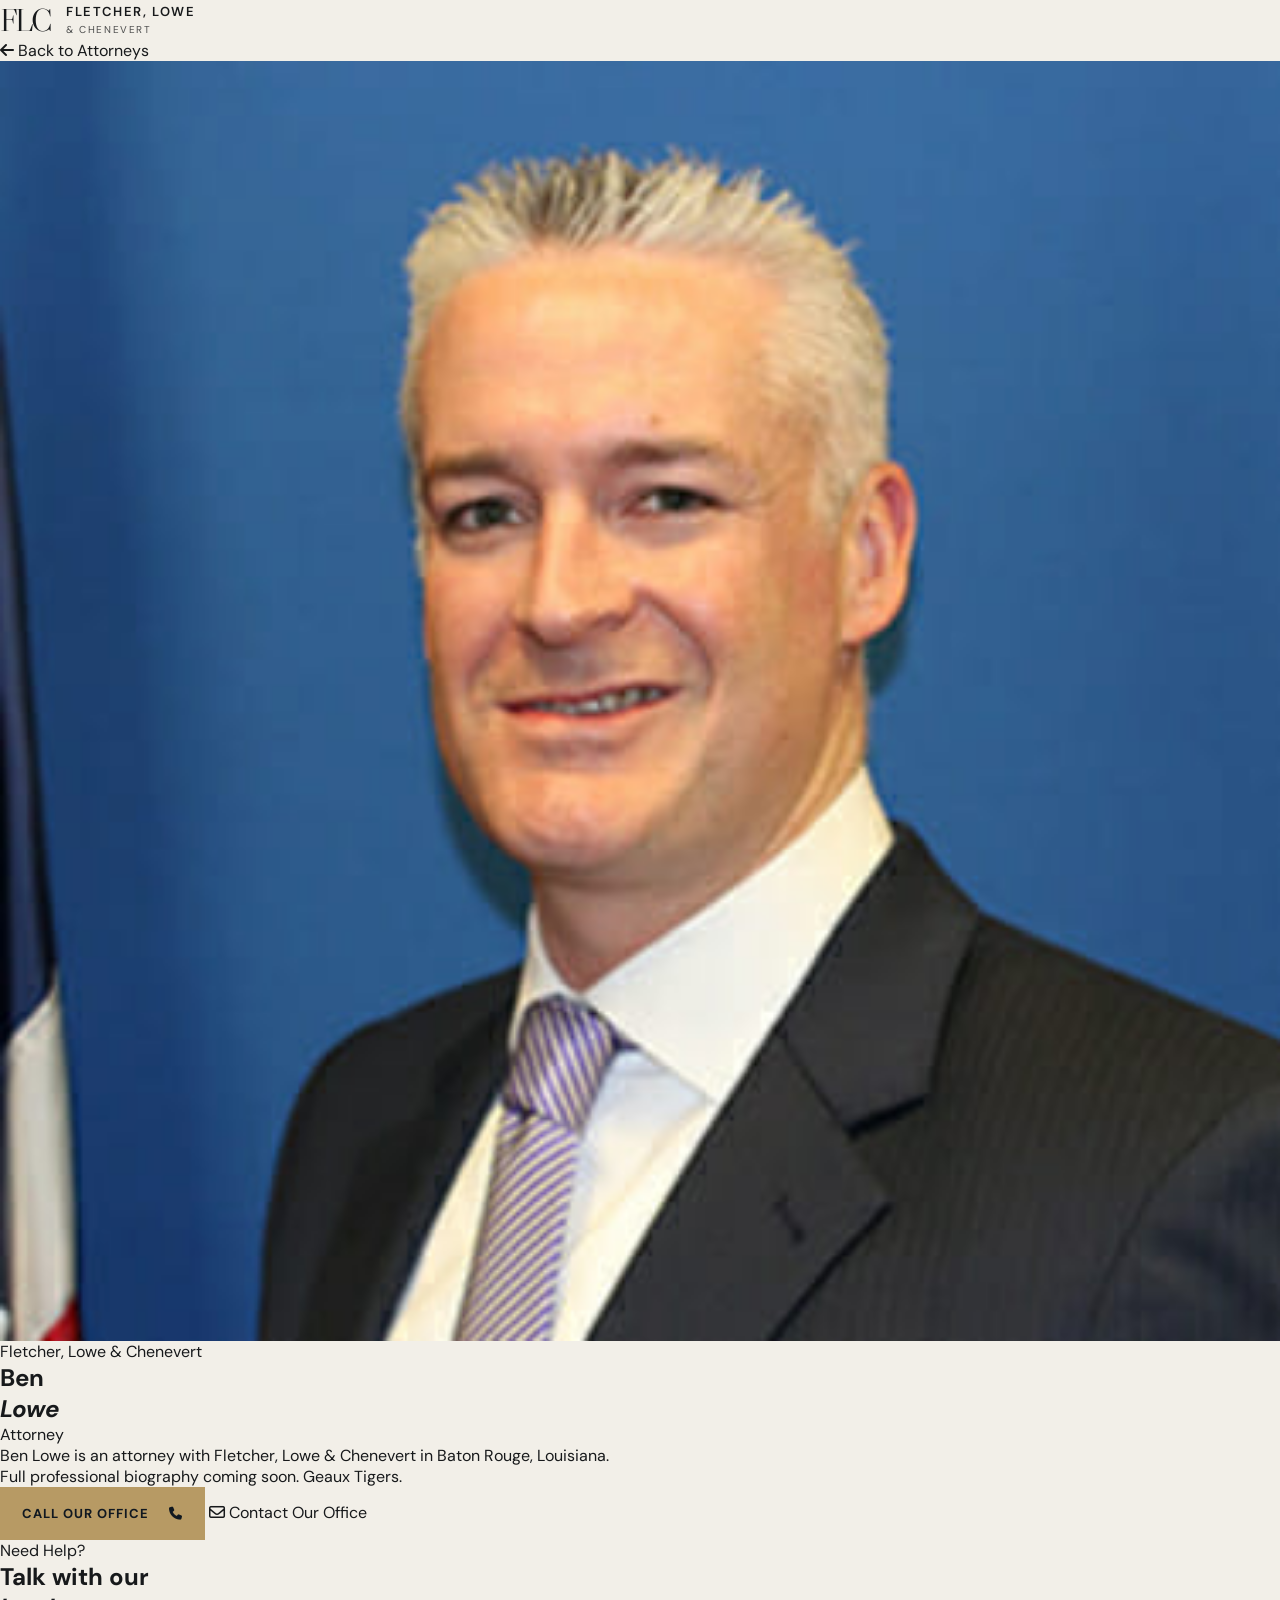
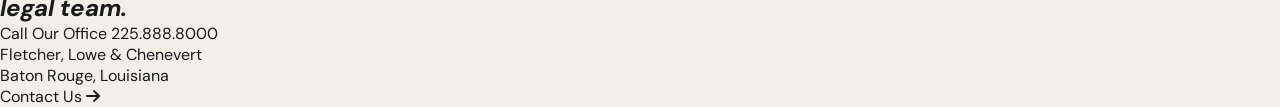
==== ben-lowe.html @ 900de501 "Create Ben Lowe attorney profile page This HTML file contains the profile page for Ben Lowe, an atto" ====
<!DOCTYPE html>
<html lang="en">
<head>
    <meta charset="UTF-8">
    <meta name="viewport" content="width=device-width, initial-scale=1.0">

    <meta name="theme-color" content="#101820">

    <title>Ben Lowe | Fletcher, Lowe & Chenevert</title>

    <link rel="preconnect" href="https://fonts.googleapis.com">
    <link rel="preconnect" href="https://fonts.gstatic.com" crossorigin>

    <link href="https://fonts.googleapis.com/css2?family=DM+Sans:wght@400;500;600;700&family=Libre+Caslon+Display&display=swap" rel="stylesheet">

    <link rel="stylesheet"
    href="https://cdnjs.cloudflare.com/ajax/libs/font-awesome/6.5.2/css/all.min.css">

    <link rel="stylesheet" href="style.css">
</head>

<body>

<header class="profile-header">

    <a href="index.html" class="logo">
        <span class="logo-mark">FLC</span>

        <span class="logo-text">
            Fletcher, Lowe
            <small>& Chenevert</small>
        </span>
    </a>

    <a href="index.html#attorneys" class="back-link">
        <i class="fa-solid fa-arrow-left"></i>
        Back to Attorneys
    </a>

</header>

<main class="attorney-profile">

    <section class="profile-hero">

        <div class="profile-photo reveal">
            <img src="ben-lowe.jpg" alt="Ben Lowe">
        </div>

        <div class="profile-content">

            <div class="profile-eyebrow reveal">
                Fletcher, Lowe & Chenevert
            </div>

            <h1 class="reveal delay-1">
                Ben<br>
                <em>Lowe</em>
            </h1>

            <span class="profile-title reveal delay-2">
                Attorney
            </span>

            <div class="profile-divider reveal"></div>

            <p class="profile-bio reveal delay-2">
                Ben Lowe is an attorney with Fletcher, Lowe &
                Chenevert in Baton Rouge, Louisiana.
            </p>

            <p class="profile-bio reveal delay-2">
                Full professional biography coming soon.
                Geaux Tigers.
            </p>

            <div class="profile-actions reveal delay-3">

                <a href="tel:+12258888000" class="primary-button">
                    Call Our Office
                    <i class="fa-solid fa-phone"></i>
                </a>

                <a href="index.html#contact" class="profile-email">
                    <i class="fa-regular fa-envelope"></i>
                    Contact Our Office
                </a>

            </div>

        </div>

    </section>

    <section class="profile-contact-section">

        <div class="profile-contact-inner">

            <div>

                <span>Need Help?</span>

                <h2>
                    Talk with our<br>
                    <em>legal team.</em>
                </h2>

            </div>

            <div class="profile-contact-card">

                <span>Call Our Office</span>

                <a href="tel:+12258888000">
                    225.888.8000
                </a>

                <p>
                    Fletcher, Lowe & Chenevert<br>
                    Baton Rouge, Louisiana
                </p>

                <a href="index.html#contact" class="contact-profile-button">
                    Contact Us
                    <i class="fa-solid fa-arrow-right"></i>
                </a>

            </div>

        </div>

    </section>

</main>

<script src="script.js"></script>

</body>
</html>
---- style.css ----
:root {
    --navy: #101820;
    --navy-light: #17242f;
    --blue: #233f5c;
    --gold: #b79a64;
    --gold-light: #d2bd92;
    --cream: #f2efe8;
    --white: #ffffff;
    --text: #17191b;
    --gray: #73777c;
    --border: rgba(20, 30, 38, 0.15);
}

* {
    margin: 0;
    padding: 0;
    box-sizing: border-box;
}

html {
    scroll-behavior: smooth;
}

body {
    font-family: 'DM Sans', sans-serif;
    background: var(--cream);
    color: var(--text);
    overflow-x: hidden;
}

a {
    color: inherit;
    text-decoration: none;
}

img {
    display: block;
    width: 100%;
}

button {
    font: inherit;
}


/* HEADER */

.site-header {
    position: fixed;
    top: 0;
    left: 0;

    width: 100%;
    height: 90px;

    display: flex;
    align-items: center;
    justify-content: space-between;

    padding: 0 4.5vw;

    z-index: 1000;

    transition:
        background 0.4s ease,
        height 0.4s ease,
        box-shadow 0.4s ease;

    color: white;
}

.site-header.scrolled {
    height: 76px;

    background: rgba(16, 24, 32, 0.96);

    backdrop-filter: blur(16px);

    box-shadow: 0 10px 40px rgba(0,0,0,0.15);
}

.logo {
    display: flex;
    align-items: center;
    gap: 16px;
}

.logo-mark {
    font-family: 'Libre Caslon Display', serif;
    font-size: 32px;
    letter-spacing: -3px;
}

.logo-text {
    font-size: 13px;
    font-weight: 600;
    line-height: 1.1;
    text-transform: uppercase;
    letter-spacing: 1.6px;
}

.logo-text small {
    display: block;

    margin-top: 4px;

    font-size: 10px;
    font-weight: 400;

    opacity: 0.75;
}

.desktop-nav {
    display: flex;
    align-items: center;
    gap: 36px;
}

.desktop-nav a {
    position: relative;

    font-size: 13px;
    font-weight: 500;

    letter-spacing: 0.5px;
}

.desktop-nav a::after {
    content: "";

    position: absolute;

    left: 0;
    bottom: -8px;

    width: 0;
    height: 1px;

    background: var(--gold-light);

    transition: width 0.3s ease;
}

.desktop-nav a:hover::after {
    width: 100%;
}

.header-phone {
    display: flex;
    align-items: center;
    gap: 10px;

    font-size: 14px;
    font-weight: 600;
}

.header-phone i {
    color: var(--gold-light);
}

.menu-button {
    display: none;

    background: none;
    border: 0;

    width: 38px;
    height: 38px;

    cursor: pointer;
}

.menu-button span {
    display: block;

    width: 26px;
    height: 2px;

    margin: 6px auto;

    background: white;

    transition: 0.3s ease;
}


/* MOBILE MENU */

.mobile-menu {
    position: fixed;

    inset: 0;

    background: var(--navy);

    z-index: 900;

    opacity: 0;
    visibility: hidden;

    transition:
        opacity 0.4s ease,
        visibility 0.4s ease;
}

.mobile-menu.open {
    opacity: 1;
    visibility: visible;
}

.mobile-menu-inner {
    height: 100%;

    display: flex;
    flex-direction: column;
    justify-content: center;

    padding: 100px 8vw;
}

.mobile-menu a {
    font-family: 'Libre Caslon Display', serif;

    font-size: clamp(36px, 8vw, 64px);

    color: white;

    margin: 6px 0;
}

.mobile-phone {
    margin-top: 40px !important;

    color: var(--gold-light) !important;

    font-family: 'DM Sans', sans-serif !important;

    font-size: 22px !important;
}


/* HERO */

.hero {
    position: relative;

    min-height: 100vh;

    display: flex;
    align-items: center;

    overflow: hidden;

    background: var(--navy);
}

.hero-image {
    position: absolute;
    inset: 0;

    background:
        url("hero-attorneys.jpg")
        center 25% / cover
        no-repeat;

    transform: scale(1.06);

    animation: heroZoom 12s ease forwards;
}

@keyframes heroZoom {
    to {
        transform: scale(1);
    }
}

.hero-overlay {
    position: absolute;
    inset: 0;

    background:
        linear-gradient(
            90deg,
            rgba(9,16,22,0.92) 0%,
            rgba(9,16,22,0.72) 38%,
            rgba(9,16,22,0.28) 72%,
            rgba(9,16,22,0.12) 100%
        );
}

.hero-accent {
    position: absolute;

    top: 0;
    left: 0;

    width: 7px;
    height: 100%;

    background: var(--gold);
}

.hero-content {
    position: relative;

    width: 100%;
    max-width: 1500px;

    margin: auto;

    padding: 150px 7vw 100px;

    color: white;

    z-index: 3;
}

.hero-eyebrow {
    display: flex;
    align-items: center;
    gap: 15px;

    font-size: 12px;
    font-weight: 600;

    letter-spacing: 2.4px;

    text-transform: uppercase;

    color: var(--gold-light);

    margin-bottom: 30px;
}

.hero-eyebrow span {
    width: 45px;
    height: 1px;

    background: var(--gold);
}

.hero h1 {
    max-width: 880px;

    font-family: 'Libre Caslon Display', serif;

    font-size: clamp(56px, 6.8vw, 110px);

    line-height: 0.94;

    letter-spacing: -3px;

    font-weight: 400;
}

.hero h1 em {
    color: var(--gold-light);

    font-style: italic;
}

.hero-description {
    max-width: 600px;

    margin-top: 35px;

    color: rgba(255,255,255,0.75);

    font-size: 17px;
    line-height: 1.75;
}

.hero-actions {
    display: flex;
    align-items: center;
    gap: 28px;

    margin-top: 42px;
}

.primary-button {
    min-width: 190px;

    display: inline-flex;
    align-items: center;
    justify-content: space-between;

    gap: 20px;

    padding: 18px 22px;

    background: var(--gold);

    color: var(--navy);

    font-size: 13px;
    font-weight: 700;

    text-transform: uppercase;
    letter-spacing: 1px;

    transition:
        background 0.3s ease,
        transform 0.3s ease;
}

.primary-button:hover {
    background: var(--gold-light);
    transform: translateY(-3px);
}

.secondary-button {
    font-size: 13px;

    border-bottom: 1px solid rgba(255,255,255,0.5);

    padding-bottom: 6px;
}

.hero-contact-panel {
    position: absolute;

    right: 0;
    bottom: 0;

    z-index: 5;

    width: min(420px, 34vw);

    padding: 30px 38px;

    background: rgba(255,255,255,0.95);

    backdrop-filter: blur(10px);

    color: var(--navy);
}

.hero-contact-panel span {
    display: block;

    margin-bottom: 5px;

    color: var(--gray);

    font-size: 11px;

    letter-spacing: 1.8px;

    text-transform: uppercase;
}

.hero-contact-panel a {
    display: block;

    font-family: 'Libre Caslon Display', serif;

    font-size: clamp(28px, 3vw, 42px);
}

.hero-contact-panel small {
    display: block;

    margin-top: 7px;

    color: var(--gray);
}

.scroll-indicator {
    position: absolute;

    left: 4vw;
    bottom: 45px;

    color: rgba(255,255,255,0.6);

    z-index: 4;

    display: flex;
    align-items: center;
    gap: 12px;

    font-size: 10px;

    text-transform: uppercase;

    letter-spacing: 2px;
}

.scroll-line {
    position: relative;

    width: 70px;
    height: 1px;

    overflow: hidden;

    background: rgba(255,255,255,0.25);
}

.scroll-line div {
    position: absolute;

    width: 40%;
    height: 100%;

    background: white;

    animation: scrollLine 2s infinite ease-in-out;
}

@keyframes scrollLine {
    0% {
        left: -40%;
    }

    100% {
        left: 110%;
    }
}


/* GLOBAL SECTIONS */

.section-container {
    width: min(1400px, 88vw);

    margin: auto;
}

.section-label {
    display: flex;
    align-items: center;
    gap: 12px;

    font-size: 11px;
    font-weight: 700;

    letter-spacing: 2px;

    text-transform: uppercase;

    color: var(--blue);
}

.section-label span {
    color: var(--gold);
}

.section-label.light {
    color: rgba(255,255,255,0.65);
}


/* INTRO */

.intro-section {
    padding: 140px 0;

    background: var(--cream);
}

.intro-grid {
    display: grid;

    grid-template-columns: 0.65fr 2fr;

    gap: 80px;
}

.intro-copy {
    display: grid;

    grid-template-columns: 1.35fr 1fr;

    gap: 80px;
}

.intro-copy h2,
.section-heading h2,
.practice-heading h2,
.contact-copy h2 {
    font-family: 'Libre Caslon Display', serif;

    font-size: clamp(48px, 5vw, 78px);

    line-height: 1.04;

    font-weight: 400;

    letter-spacing: -2px;
}

.intro-copy h2 em,
.section-heading h2 em,
.practice-heading h2 em,
.contact-copy h2 em {
    color: var(--gold);

    font-style: italic;
}

.intro-body {
    padding-top: 10px;
}

.intro-body p {
    margin-bottom: 22px;

    color: #5f6469;

    font-size: 15px;
    line-height: 1.8;
}

.text-link {
    display: inline-flex;
    gap: 15px;
    align-items: center;

    margin-top: 15px;

    font-size: 12px;
    font-weight: 700;

    letter-spacing: 1px;

    text-transform: uppercase;
}

.text-link i {
    transition: transform 0.3s ease;
}

.text-link:hover i {
    transform: translateX(6px);
}


/* ATTORNEYS */

.attorneys-section {
    padding: 140px 0;

    background: var(--navy);

    color: white;
}

.section-heading {
    display: flex;
    justify-content: space-between;
    align-items: flex-end;

    margin-bottom: 70px;
}

.section-heading .section-label {
    align-self: flex-start;
}

.attorney-grid {
    display: grid;

    grid-template-columns: repeat(3, 1fr);

    gap: 24px;
}

.attorney-card {
    position: relative;

    background: var(--navy-light);

    overflow: hidden;
}

.attorney-image {
    position: relative;

    aspect-ratio: 0.86;

    overflow: hidden;
}

.attorney-image img {
    height: 100%;

    object-fit: cover;

    filter: grayscale(100%);

    transition:
        transform 0.8s cubic-bezier(.2,.7,.2,1),
        filter 0.6s ease;
}

.attorney-card:hover .attorney-image img {
    transform: scale(1.045);

    filter: grayscale(20%);
}

.attorney-image-overlay {
    position: absolute;
    inset: 0;

    background:
        linear-gradient(
            to top,
            rgba(16,24,32,0.55),
            transparent 45%
        );
}

.attorney-info {
    position: relative;

    padding: 28px 28px 32px;
}

.attorney-number {
    position: absolute;

    right: 28px;
    top: 30px;

    color: rgba(255,255,255,0.3);

    font-size: 11px;
}

.attorney-info h3 {
    font-family: 'Libre Caslon Display', serif;

    font-size: 32px;

    font-weight: 400;
}

.attorney-info p {
    margin-top: 6px;

    color: rgba(255,255,255,0.55);

    font-size: 12px;

    text-transform: uppercase;

    letter-spacing: 1.5px;
}

.attorney-info a {
    display: inline-flex;
    align-items: center;
    gap: 12px;

    margin-top: 24px;

    color: var(--gold-light);

    font-size: 11px;

    letter-spacing: 1px;

    text-transform: uppercase;
}


/* PRACTICE AREAS */

.practice-section {
    padding: 140px 0;

    background: white;
}

.practice-heading {
    display: grid;

    grid-template-columns: 1.5fr 0.75fr;

    align-items: end;

    gap: 80px;

    margin-bottom: 80px;
}

.practice-heading .section-label {
    margin-bottom: 35px;
}

.practice-heading > p {
    color: var(--gray);

    font-size: 16px;
    line-height: 1.8;
}

.practice-list {
    border-top: 1px solid var(--border);
}

.practice-item {
    min-height: 110px;

    display: grid;

    grid-template-columns: 80px 1fr 70px;

    align-items: center;

    border-bottom: 1px solid var(--border);

    transition:
        background 0.35s ease,
        padding 0.35s ease;
}

.practice-item:hover {
    padding: 0 25px;

    background: var(--cream);
}

.practice-number {
    color: var(--gold);

    font-size: 11px;
}

.practice-item h3 {
    font-family: 'Libre Caslon Display', serif;

    font-size: clamp(27px, 3vw, 42px);

    font-weight: 400;
}

.practice-arrow {
    width: 50px;
    height: 50px;

    display: flex;
    align-items: center;
    justify-content: center;

    border: 1px solid var(--border);

    border-radius: 50%;

    transition:
        background 0.3s ease,
        transform 0.3s ease;
}

.practice-item:hover .practice-arrow {
    background: var(--navy);

    color: white;

    transform: rotate(-35deg);
}


/* STATEMENT */

.statement-section {
    position: relative;

    min-height: 650px;

    display: flex;
    align-items: center;

    overflow: hidden;
}

.statement-background {
    position: absolute;
    inset: 0;

    background:
        linear-gradient(
            rgba(10,17,24,0.75),
            rgba(10,17,24,0.75)
        ),
        url("hero-attorneys.jpg")
        center / cover no-repeat;

    background-attachment: fixed;
}

.statement-content {
    position: relative;

    width: min(1200px, 86vw);

    margin: auto;

    text-align: center;

    color: white;
}

.statement-content > span {
    display: block;

    margin-bottom: 30px;

    color: var(--gold-light);

    font-size: 11px;

    text-transform: uppercase;

    letter-spacing: 2.5px;
}

.statement-content h2 {
    font-family: 'Libre Caslon Display', serif;

    font-size: clamp(45px, 5.5vw, 80px);

    line-height: 1.1;

    font-weight: 400;
}

.statement-content h2 em {
    color: var(--gold-light);
}


/* CONTACT */

.contact-section {
    padding: 140px 0;

    background: var(--navy);

    color: white;
}

.contact-grid {
    display: grid;

    grid-template-columns: 1fr 0.85fr;

    gap: 100px;

    align-items: center;
}

.contact-copy .section-label {
    margin-bottom: 35px;
}

.contact-copy p {
    max-width: 500px;

    margin-top: 30px;

    color: rgba(255,255,255,0.58);

    line-height: 1.8;
}

.contact-card {
    padding: 50px;

    background: white;

    color: var(--navy);
}

.contact-card-label {
    display: block;

    color: var(--gray);

    font-size: 11px;

    text-transform: uppercase;

    letter-spacing: 2px;
}

.large-phone {
    display: block;

    margin-top: 12px;

    font-family: 'Libre Caslon Display', serif;

    font-size: clamp(45px, 5vw, 66px);
}

.contact-divider {
    height: 1px;

    margin: 35px 0;

    background: var(--border);
}

.contact-row {
    display: flex;

    justify-content: space-between;
    align-items: center;

    padding: 20px 0;

    border-bottom: 1px solid var(--border);

    font-size: 13px;
}

.contact-row i {
    color: var(--gold);

    transition: transform 0.3s ease;
}

.contact-row:hover i {
    transform: translateX(5px);
}


/* FOOTER */

footer {
    background: #0a1117;

    color: white;

    padding: 70px 6vw 30px;
}

.footer-main {
    display: grid;

    grid-template-columns: 1fr 1fr 1fr;

    gap: 50px;

    padding-bottom: 60px;
}

.footer-logo {
    display: flex;
    align-items: center;
    gap: 18px;

    font-size: 13px;

    text-transform: uppercase;

    letter-spacing: 1px;
}

.footer-mark {
    font-family: 'Libre Caslon Display', serif;

    font-size: 40px;

    letter-spacing: -4px;
}

.footer-links {
    display: grid;

    grid-template-columns: 1fr 1fr;

    gap: 12px;

    font-size: 13px;

    color: rgba(255,255,255,0.65);
}

.footer-links a:hover {
    color: white;
}

.footer-contact span {
    display: block;

    color: rgba(255,255,255,0.45);

    font-size: 10px;

    text-transform: uppercase;

    letter-spacing: 1.5px;
}

.footer-contact a {
    display: block;

    margin-top: 7px;

    font-family: 'Libre Caslon Display', serif;

    font-size: 27px;
}

.footer-bottom {
    display: flex;

    justify-content: space-between;

    padding-top: 25px;

    border-top: 1px solid rgba(255,255,255,0.09);

    color: rgba(255,255,255,0.35);

    font-size: 10px;

    text-transform: uppercase;

    letter-spacing: 1px;
}


/* SCROLL ANIMATIONS */

.reveal {
    opacity: 0;

    transform: translateY(35px);

    transition:
        opacity 0.9s cubic-bezier(.2,.7,.2,1),
        transform 0.9s cubic-bezier(.2,.7,.2,1);
}

.reveal.visible {
    opacity: 1;

    transform: translateY(0);
}

.delay-1 {
    transition-delay: 0.12s;
}

.delay-2 {
    transition-delay: 0.24s;
}

.delay-3 {
    transition-delay: 0.36s;
}


/* RESPONSIVE */

@media (max-width: 1000px) {

    .desktop-nav,
    .header-phone {
        display: none;
    }

    .menu-button {
        display: block;
    }

    .intro-grid {
        grid-template-columns: 1fr;
    }

    .intro-copy {
        grid-template-columns: 1fr;
    }

    .attorney-grid {
        grid-template-columns: 1fr 1fr;
    }

    .practice-heading {
        grid-template-columns: 1fr;
    }

    .contact-grid {
        grid-template-columns: 1fr;
    }

    .hero-contact-panel {
        display: none;
    }

}


@media (max-width: 700px) {

    .site-header {
        height: 72px;

        padding: 0 22px;
    }

    .logo-text {
        display: none;
    }

    .hero {
        min-height: 850px;
    }

    .hero-content {
        padding: 125px 25px 100px;
    }

    .hero h1 {
        font-size: clamp(48px, 14vw, 68px);

        letter-spacing: -2px;
    }

    .hero-actions {
        flex-direction: column;
        align-items: flex-start;
    }

    .scroll-indicator {
        display: none;
    }

    .intro-section,
    .attorneys-section,
    .practice-section,
    .contact-section {
        padding: 90px 0;
    }

    .section-container {
        width: 88vw;
    }

    .attorney-grid {
        grid-template-columns: 1fr;
    }

    .section-heading {
        flex-direction: column;
        align-items: flex-start;
        gap: 35px;
    }

    .practice-item {
        grid-template-columns: 45px 1fr 45px;
    }

    .practice-arrow {
        width: 40px;
        height: 40px;
    }

    .statement-section {
        min-height: 520px;
    }

    .statement-background {
        background-attachment: scroll;
    }

    .contact-card {
        padding: 35px 25px;
    }

    .large-phone {
        font-size: 40px;
    }

    .footer-main {
        grid-template-columns: 1fr;
    }

    .footer-bottom {
        flex-direction: column;

        gap: 12px;
    }

}

/* SERVICES GRID */

.services-grid {
    display: grid;
    grid-template-columns: repeat(3, 1fr);
    gap: 22px;
}

.service-card {
    position: relative;
    min-height: 390px;

    padding: 42px 35px;

    background: var(--cream);
    border: 1px solid rgba(16, 24, 32, 0.10);

    display: flex;
    flex-direction: column;

    transition:
        transform 0.4s ease,
        background 0.4s ease,
        box-shadow 0.4s ease;
}

.service-card:hover {
    transform: translateY(-8px);
    background: var(--navy);
    color: white;

    box-shadow:
        0 25px 60px rgba(16, 24, 32, 0.16);
}

.service-icon {
    width: 64px;
    height: 64px;

    display: flex;
    align-items: center;
    justify-content: center;

    margin-bottom: 45px;

    border-radius: 50%;

    background: var(--navy);
    color: white;

    font-size: 23px;

    transition:
        background 0.4s ease,
        color 0.4s ease;
}

.service-card:hover .service-icon {
    background: var(--gold);
    color: var(--navy);
}

.service-number {
    position: absolute;
    top: 42px;
    right: 35px;

    color: var(--gold);

    font-size: 11px;
    letter-spacing: 1px;
}

.service-card h3 {
    font-family: 'Libre Caslon Display', serif;

    font-size: 31px;
    font-weight: 400;

    margin-bottom: 18px;
}

.service-card p {
    color: #696e73;

    font-size: 14px;
    line-height: 1.75;

    transition: color 0.4s ease;
}

.service-card:hover p {
    color: rgba(255,255,255,0.68);
}

.service-card a {
    margin-top: auto;
    padding-top: 28px;

    display: flex;
    align-items: center;
    gap: 12px;

    color: var(--gold);

    font-size: 11px;
    font-weight: 700;

    text-transform: uppercase;
    letter-spacing: 1px;
}

.service-card a i {
    transition: transform 0.3s ease;
}

.service-card:hover a i {
    transform: translateX(6px);
}

@media (max-width: 1000px) {
    .services-grid {
        grid-template-columns: repeat(2, 1fr);
    }
}

@media (max-width: 650px) {
    .services-grid {
        grid-template-columns: 1fr;
    }

    .service-card {
        min-height: 340px;
    }
}
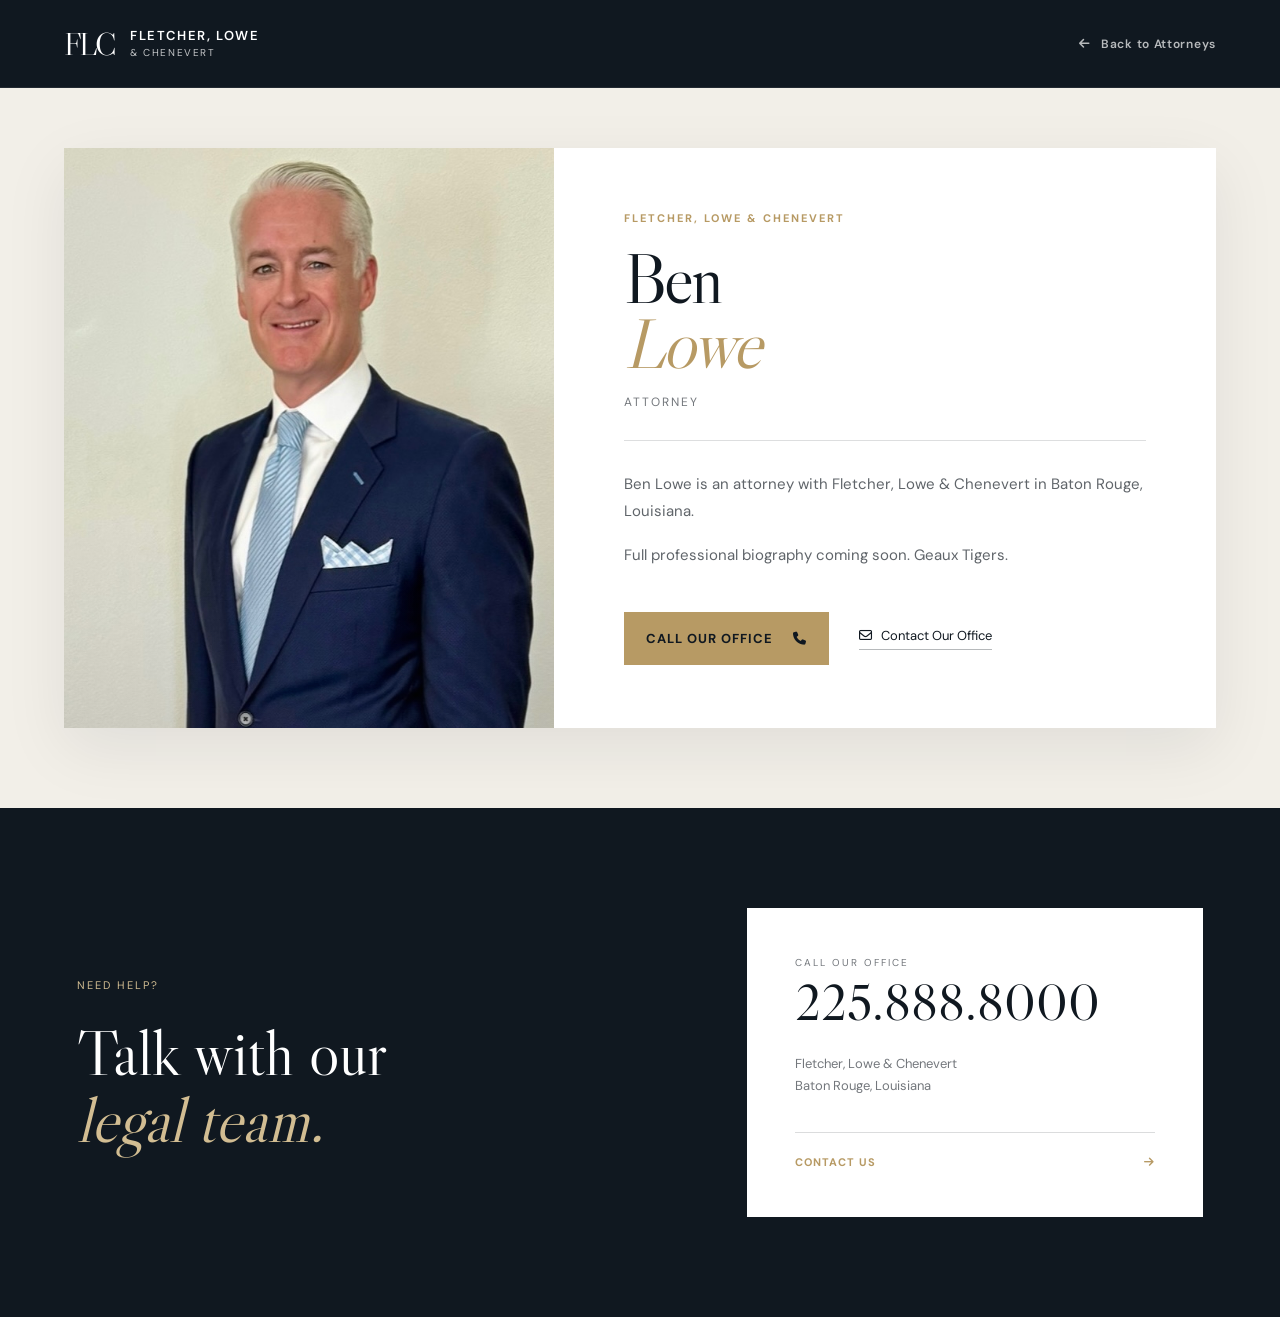
==== commit 0d90ab66: "Update profile photo to ben-lowe2.jpg" ====
--- a/ben-lowe.html
+++ b/ben-lowe.html
@@ -44,7 +44,7 @@
     <section class="profile-hero">
 
         <div class="profile-photo reveal">
-            <img src="ben-lowe.jpg" alt="Ben Lowe">
+            <img src="ben-lowe2.jpg" alt="Ben Lowe">
         </div>
 
         <div class="profile-content">
--- a/style.css
+++ b/style.css
@@ -1,3 +1,8 @@
+/* =========================================================
+   FLETCHER, LOWE & CHENEVERT
+   MAIN STYLESHEET
+   ========================================================= */
+
 :root {
     --navy: #101820;
     --navy-light: #17242f;
@@ -11,6 +16,11 @@
     --border: rgba(20, 30, 38, 0.15);
 }
 
+
+/* =========================================================
+   RESET
+   ========================================================= */
+
 * {
     margin: 0;
     padding: 0;
@@ -43,7 +53,9 @@
 }
 
 
-/* HEADER */
+/* =========================================================
+   MAIN HEADER
+   ========================================================= */
 
 .site-header {
     position: fixed;
@@ -61,12 +73,12 @@
 
     z-index: 1000;
 
+    color: white;
+
     transition:
         background 0.4s ease,
         height 0.4s ease,
         box-shadow 0.4s ease;
-
-    color: white;
 }
 
 .site-header.scrolled {
@@ -75,14 +87,23 @@
     background: rgba(16, 24, 32, 0.96);
 
     backdrop-filter: blur(16px);
-
-    box-shadow: 0 10px 40px rgba(0,0,0,0.15);
-}
+    -webkit-backdrop-filter: blur(16px);
+
+    box-shadow: 0 10px 40px rgba(0, 0, 0, 0.15);
+}
+
+
+/* =========================================================
+   LOGO
+   ========================================================= */
 
 .logo {
     display: flex;
     align-items: center;
     gap: 16px;
+
+    position: relative;
+    z-index: 1001;
 }
 
 .logo-mark {
@@ -101,14 +122,16 @@
 
 .logo-text small {
     display: block;
-
     margin-top: 4px;
-
     font-size: 10px;
     font-weight: 400;
-
     opacity: 0.75;
 }
+
+
+/* =========================================================
+   DESKTOP NAVIGATION
+   ========================================================= */
 
 .desktop-nav {
     display: flex;
@@ -118,26 +141,19 @@
 
 .desktop-nav a {
     position: relative;
-
     font-size: 13px;
     font-weight: 500;
-
     letter-spacing: 0.5px;
 }
 
 .desktop-nav a::after {
     content: "";
-
     position: absolute;
-
     left: 0;
     bottom: -8px;
-
     width: 0;
     height: 1px;
-
     background: var(--gold-light);
-
     transition: width 0.3s ease;
 }
 
@@ -145,11 +161,15 @@
     width: 100%;
 }
 
+
+/* =========================================================
+   HEADER PHONE
+   ========================================================= */
+
 .header-phone {
     display: flex;
     align-items: center;
     gap: 10px;
-
     font-size: 14px;
     font-weight: 600;
 }
@@ -158,46 +178,43 @@
     color: var(--gold-light);
 }
 
+
+/* =========================================================
+   MOBILE MENU BUTTON
+   ========================================================= */
+
 .menu-button {
     display: none;
-
+    width: 38px;
+    height: 38px;
     background: none;
     border: 0;
-
-    width: 38px;
-    height: 38px;
-
     cursor: pointer;
+    position: relative;
+    z-index: 1001;
 }
 
 .menu-button span {
     display: block;
-
     width: 26px;
     height: 2px;
-
     margin: 6px auto;
-
     background: white;
-
     transition: 0.3s ease;
 }
 
 
-/* MOBILE MENU */
+/* =========================================================
+   MOBILE MENU
+   ========================================================= */
 
 .mobile-menu {
     position: fixed;
-
     inset: 0;
-
     background: var(--navy);
-
     z-index: 900;
-
     opacity: 0;
     visibility: hidden;
-
     transition:
         opacity 0.4s ease,
         visibility 0.4s ease;
@@ -210,47 +227,37 @@
 
 .mobile-menu-inner {
     height: 100%;
-
     display: flex;
     flex-direction: column;
     justify-content: center;
-
     padding: 100px 8vw;
 }
 
 .mobile-menu a {
     font-family: 'Libre Caslon Display', serif;
-
     font-size: clamp(36px, 8vw, 64px);
-
     color: white;
-
     margin: 6px 0;
 }
 
 .mobile-phone {
     margin-top: 40px !important;
-
     color: var(--gold-light) !important;
-
     font-family: 'DM Sans', sans-serif !important;
-
     font-size: 22px !important;
 }
 
 
-/* HERO */
+/* =========================================================
+   HERO
+   ========================================================= */
 
 .hero {
     position: relative;
-
     min-height: 100vh;
-
-    display: flex;
-    align-items: center;
-
+    display: flex;
+    align-items: center;
     overflow: hidden;
-
     background: var(--navy);
 }
 
@@ -258,10 +265,10 @@
     position: absolute;
     inset: 0;
 
-    background:
-        url("hero-attorneys.jpg")
-        center 25% / cover
-        no-repeat;
+    background-image: url("hero-attorneys.jpg");
+    background-size: cover;
+    background-position: center 25%;
+    background-repeat: no-repeat;
 
     transform: scale(1.06);
 
@@ -281,37 +288,29 @@
     background:
         linear-gradient(
             90deg,
-            rgba(9,16,22,0.92) 0%,
-            rgba(9,16,22,0.72) 38%,
-            rgba(9,16,22,0.28) 72%,
-            rgba(9,16,22,0.12) 100%
+            rgba(9, 16, 22, 0.94) 0%,
+            rgba(9, 16, 22, 0.78) 35%,
+            rgba(9, 16, 22, 0.35) 70%,
+            rgba(9, 16, 22, 0.15) 100%
         );
 }
 
 .hero-accent {
     position: absolute;
-
     top: 0;
     left: 0;
-
     width: 7px;
     height: 100%;
-
     background: var(--gold);
 }
 
 .hero-content {
     position: relative;
-
     width: 100%;
     max-width: 1500px;
-
     margin: auto;
-
     padding: 150px 7vw 100px;
-
     color: white;
-
     z-index: 3;
 }
 
@@ -319,53 +318,38 @@
     display: flex;
     align-items: center;
     gap: 15px;
-
+    margin-bottom: 30px;
+    color: var(--gold-light);
     font-size: 12px;
     font-weight: 600;
-
     letter-spacing: 2.4px;
-
-    text-transform: uppercase;
-
-    color: var(--gold-light);
-
-    margin-bottom: 30px;
+    text-transform: uppercase;
 }
 
 .hero-eyebrow span {
     width: 45px;
     height: 1px;
-
     background: var(--gold);
 }
 
 .hero h1 {
     max-width: 880px;
-
     font-family: 'Libre Caslon Display', serif;
-
     font-size: clamp(56px, 6.8vw, 110px);
-
     line-height: 0.94;
-
     letter-spacing: -3px;
-
     font-weight: 400;
 }
 
 .hero h1 em {
     color: var(--gold-light);
-
     font-style: italic;
 }
 
 .hero-description {
     max-width: 600px;
-
     margin-top: 35px;
-
-    color: rgba(255,255,255,0.75);
-
+    color: rgba(255, 255, 255, 0.75);
     font-size: 17px;
     line-height: 1.75;
 }
@@ -374,138 +358,124 @@
     display: flex;
     align-items: center;
     gap: 28px;
-
     margin-top: 42px;
 }
+
+
+/* =========================================================
+   BUTTONS
+   ========================================================= */
 
 .primary-button {
     min-width: 190px;
-
     display: inline-flex;
     align-items: center;
     justify-content: space-between;
-
     gap: 20px;
-
     padding: 18px 22px;
-
     background: var(--gold);
-
     color: var(--navy);
-
     font-size: 13px;
     font-weight: 700;
-
     text-transform: uppercase;
     letter-spacing: 1px;
-
     transition:
         background 0.3s ease,
-        transform 0.3s ease;
+        transform 0.3s ease,
+        box-shadow 0.3s ease;
 }
 
 .primary-button:hover {
     background: var(--gold-light);
     transform: translateY(-3px);
+    box-shadow: 0 15px 35px rgba(0, 0, 0, 0.15);
 }
 
 .secondary-button {
     font-size: 13px;
-
-    border-bottom: 1px solid rgba(255,255,255,0.5);
-
+    border-bottom: 1px solid rgba(255, 255, 255, 0.5);
     padding-bottom: 6px;
-}
+    transition:
+        border-color 0.3s ease,
+        color 0.3s ease;
+}
+
+.secondary-button:hover {
+    color: var(--gold-light);
+    border-color: var(--gold-light);
+}
+
+
+/* =========================================================
+   HERO CONTACT
+   ========================================================= */
 
 .hero-contact-panel {
     position: absolute;
-
     right: 0;
     bottom: 0;
-
     z-index: 5;
-
     width: min(420px, 34vw);
-
     padding: 30px 38px;
-
-    background: rgba(255,255,255,0.95);
-
+    background: rgba(255, 255, 255, 0.95);
     backdrop-filter: blur(10px);
-
+    -webkit-backdrop-filter: blur(10px);
     color: var(--navy);
 }
 
 .hero-contact-panel span {
     display: block;
-
     margin-bottom: 5px;
-
     color: var(--gray);
-
     font-size: 11px;
-
     letter-spacing: 1.8px;
-
     text-transform: uppercase;
 }
 
 .hero-contact-panel a {
     display: block;
-
     font-family: 'Libre Caslon Display', serif;
-
     font-size: clamp(28px, 3vw, 42px);
 }
 
 .hero-contact-panel small {
     display: block;
-
     margin-top: 7px;
-
     color: var(--gray);
 }
+
+
+/* =========================================================
+   SCROLL INDICATOR
+   ========================================================= */
 
 .scroll-indicator {
     position: absolute;
-
     left: 4vw;
     bottom: 45px;
-
-    color: rgba(255,255,255,0.6);
-
     z-index: 4;
-
     display: flex;
     align-items: center;
     gap: 12px;
-
+    color: rgba(255, 255, 255, 0.6);
     font-size: 10px;
-
-    text-transform: uppercase;
-
+    text-transform: uppercase;
     letter-spacing: 2px;
 }
 
 .scroll-line {
     position: relative;
-
     width: 70px;
     height: 1px;
-
     overflow: hidden;
-
-    background: rgba(255,255,255,0.25);
+    background: rgba(255, 255, 255, 0.25);
 }
 
 .scroll-line div {
     position: absolute;
-
     width: 40%;
     height: 100%;
-
     background: white;
-
     animation: scrollLine 2s infinite ease-in-out;
 }
 
@@ -520,11 +490,12 @@
 }
 
 
-/* GLOBAL SECTIONS */
+/* =========================================================
+   GLOBAL SECTIONS
+   ========================================================= */
 
 .section-container {
     width: min(1400px, 88vw);
-
     margin: auto;
 }
 
@@ -532,15 +503,11 @@
     display: flex;
     align-items: center;
     gap: 12px;
-
+    color: var(--blue);
     font-size: 11px;
     font-weight: 700;
-
     letter-spacing: 2px;
-
-    text-transform: uppercase;
-
-    color: var(--blue);
+    text-transform: uppercase;
 }
 
 .section-label span {
@@ -548,31 +515,28 @@
 }
 
 .section-label.light {
-    color: rgba(255,255,255,0.65);
-}
-
-
-/* INTRO */
+    color: rgba(255, 255, 255, 0.65);
+}
+
+
+/* =========================================================
+   OUR FIRM
+   ========================================================= */
 
 .intro-section {
     padding: 140px 0;
-
     background: var(--cream);
 }
 
 .intro-grid {
     display: grid;
-
     grid-template-columns: 0.65fr 2fr;
-
     gap: 80px;
 }
 
 .intro-copy {
     display: grid;
-
     grid-template-columns: 1.35fr 1fr;
-
     gap: 80px;
 }
 
@@ -581,13 +545,9 @@
 .practice-heading h2,
 .contact-copy h2 {
     font-family: 'Libre Caslon Display', serif;
-
     font-size: clamp(48px, 5vw, 78px);
-
     line-height: 1.04;
-
     font-weight: 400;
-
     letter-spacing: -2px;
 }
 
@@ -596,7 +556,6 @@
 .practice-heading h2 em,
 .contact-copy h2 em {
     color: var(--gold);
-
     font-style: italic;
 }
 
@@ -606,25 +565,19 @@
 
 .intro-body p {
     margin-bottom: 22px;
-
     color: #5f6469;
-
     font-size: 15px;
     line-height: 1.8;
 }
 
 .text-link {
     display: inline-flex;
+    align-items: center;
     gap: 15px;
-    align-items: center;
-
     margin-top: 15px;
-
     font-size: 12px;
     font-weight: 700;
-
     letter-spacing: 1px;
-
     text-transform: uppercase;
 }
 
@@ -637,21 +590,20 @@
 }
 
 
-/* ATTORNEYS */
+/* =========================================================
+   HOMEPAGE ATTORNEYS
+   ========================================================= */
 
 .attorneys-section {
     padding: 140px 0;
-
     background: var(--navy);
-
     color: white;
 }
 
 .section-heading {
     display: flex;
+    align-items: flex-end;
     justify-content: space-between;
-    align-items: flex-end;
-
     margin-bottom: 70px;
 }
 
@@ -661,43 +613,36 @@
 
 .attorney-grid {
     display: grid;
-
     grid-template-columns: repeat(3, 1fr);
-
     gap: 24px;
 }
 
 .attorney-card {
     position: relative;
-
+    overflow: hidden;
     background: var(--navy-light);
-
-    overflow: hidden;
 }
 
 .attorney-image {
     position: relative;
-
     aspect-ratio: 0.86;
-
     overflow: hidden;
+    background: #242b31;
 }
 
 .attorney-image img {
+    width: 100%;
     height: 100%;
-
     object-fit: cover;
-
+    object-position: center top;
     filter: grayscale(100%);
-
     transition:
-        transform 0.8s cubic-bezier(.2,.7,.2,1),
+        transform 0.8s cubic-bezier(.2, .7, .2, 1),
         filter 0.6s ease;
 }
 
 .attorney-card:hover .attorney-image img {
     transform: scale(1.045);
-
     filter: grayscale(20%);
 }
 
@@ -708,45 +653,35 @@
     background:
         linear-gradient(
             to top,
-            rgba(16,24,32,0.55),
+            rgba(16, 24, 32, 0.55),
             transparent 45%
         );
 }
 
 .attorney-info {
     position: relative;
-
     padding: 28px 28px 32px;
 }
 
 .attorney-number {
     position: absolute;
-
     right: 28px;
     top: 30px;
-
-    color: rgba(255,255,255,0.3);
-
+    color: rgba(255, 255, 255, 0.3);
     font-size: 11px;
 }
 
 .attorney-info h3 {
     font-family: 'Libre Caslon Display', serif;
-
     font-size: 32px;
-
     font-weight: 400;
 }
 
 .attorney-info p {
     margin-top: 6px;
-
-    color: rgba(255,255,255,0.55);
-
+    color: rgba(255, 255, 255, 0.55);
     font-size: 12px;
-
-    text-transform: uppercase;
-
+    text-transform: uppercase;
     letter-spacing: 1.5px;
 }
 
@@ -754,36 +689,37 @@
     display: inline-flex;
     align-items: center;
     gap: 12px;
-
     margin-top: 24px;
-
     color: var(--gold-light);
-
     font-size: 11px;
-
+    font-weight: 700;
     letter-spacing: 1px;
-
-    text-transform: uppercase;
-}
-
-
-/* PRACTICE AREAS */
+    text-transform: uppercase;
+}
+
+.attorney-info a i {
+    transition: transform 0.3s ease;
+}
+
+.attorney-info a:hover i {
+    transform: translateX(6px);
+}
+
+
+/* =========================================================
+   PRACTICE AREAS
+   ========================================================= */
 
 .practice-section {
     padding: 140px 0;
-
     background: white;
 }
 
 .practice-heading {
     display: grid;
-
     grid-template-columns: 1.5fr 0.75fr;
-
     align-items: end;
-
     gap: 80px;
-
     margin-bottom: 80px;
 }
 
@@ -793,88 +729,129 @@
 
 .practice-heading > p {
     color: var(--gray);
-
     font-size: 16px;
     line-height: 1.8;
 }
 
-.practice-list {
-    border-top: 1px solid var(--border);
-}
-
-.practice-item {
-    min-height: 110px;
-
+
+/* =========================================================
+   SERVICE CARDS
+   ========================================================= */
+
+.services-grid {
     display: grid;
-
-    grid-template-columns: 80px 1fr 70px;
-
-    align-items: center;
-
-    border-bottom: 1px solid var(--border);
-
+    grid-template-columns: repeat(3, 1fr);
+    gap: 22px;
+}
+
+.service-card {
+    position: relative;
+    min-height: 390px;
+    padding: 42px 35px;
+    display: flex;
+    flex-direction: column;
+    background: var(--cream);
+    border: 1px solid rgba(16, 24, 32, 0.10);
+    overflow: hidden;
     transition:
-        background 0.35s ease,
-        padding 0.35s ease;
-}
-
-.practice-item:hover {
-    padding: 0 25px;
-
-    background: var(--cream);
-}
-
-.practice-number {
+        transform 0.4s ease,
+        background 0.4s ease,
+        color 0.4s ease,
+        box-shadow 0.4s ease;
+}
+
+.service-card:hover {
+    transform: translateY(-8px);
+    background: var(--navy);
+    color: white;
+    box-shadow: 0 25px 60px rgba(16, 24, 32, 0.16);
+}
+
+.service-icon {
+    width: 64px;
+    height: 64px;
+    flex-shrink: 0;
+    display: flex;
+    align-items: center;
+    justify-content: center;
+    margin-bottom: 45px;
+    border-radius: 50%;
+    background: var(--navy);
+    color: white;
+    font-size: 23px;
+    transition:
+        background 0.4s ease,
+        color 0.4s ease,
+        transform 0.4s ease;
+}
+
+.service-card:hover .service-icon {
+    background: var(--gold);
+    color: var(--navy);
+    transform: scale(1.08);
+}
+
+.service-number {
+    position: absolute;
+    top: 42px;
+    right: 35px;
     color: var(--gold);
-
     font-size: 11px;
-}
-
-.practice-item h3 {
+    letter-spacing: 1px;
+}
+
+.service-card h3 {
+    margin-bottom: 18px;
     font-family: 'Libre Caslon Display', serif;
-
-    font-size: clamp(27px, 3vw, 42px);
-
+    font-size: 31px;
+    line-height: 1.1;
     font-weight: 400;
 }
 
-.practice-arrow {
-    width: 50px;
-    height: 50px;
-
-    display: flex;
-    align-items: center;
-    justify-content: center;
-
-    border: 1px solid var(--border);
-
-    border-radius: 50%;
-
-    transition:
-        background 0.3s ease,
-        transform 0.3s ease;
-}
-
-.practice-item:hover .practice-arrow {
-    background: var(--navy);
-
-    color: white;
-
-    transform: rotate(-35deg);
-}
-
-
-/* STATEMENT */
+.service-card p {
+    color: #696e73;
+    font-size: 14px;
+    line-height: 1.75;
+    transition: color 0.4s ease;
+}
+
+.service-card:hover p {
+    color: rgba(255, 255, 255, 0.68);
+}
+
+.service-card a {
+    display: flex;
+    align-items: center;
+    gap: 12px;
+    margin-top: auto;
+    padding-top: 28px;
+    color: var(--gold);
+    font-size: 11px;
+    font-weight: 700;
+    text-transform: uppercase;
+    letter-spacing: 1px;
+}
+
+.service-card a i {
+    transition: transform 0.3s ease;
+}
+
+.service-card:hover a i {
+    transform: translateX(6px);
+}
+
+
+/* =========================================================
+   STATEMENT
+   ========================================================= */
 
 .statement-section {
     position: relative;
-
     min-height: 650px;
-
-    display: flex;
-    align-items: center;
-
+    display: flex;
+    align-items: center;
     overflow: hidden;
+    background: var(--navy);
 }
 
 .statement-background {
@@ -883,48 +860,37 @@
 
     background:
         linear-gradient(
-            rgba(10,17,24,0.75),
-            rgba(10,17,24,0.75)
+            rgba(10, 17, 24, 0.78),
+            rgba(10, 17, 24, 0.78)
         ),
         url("hero-attorneys.jpg")
-        center / cover no-repeat;
+        center / cover
+        no-repeat;
 
     background-attachment: fixed;
 }
 
 .statement-content {
     position: relative;
-
     width: min(1200px, 86vw);
-
     margin: auto;
-
     text-align: center;
-
     color: white;
 }
 
 .statement-content > span {
     display: block;
-
     margin-bottom: 30px;
-
     color: var(--gold-light);
-
     font-size: 11px;
-
-    text-transform: uppercase;
-
+    text-transform: uppercase;
     letter-spacing: 2.5px;
 }
 
 .statement-content h2 {
     font-family: 'Libre Caslon Display', serif;
-
     font-size: clamp(45px, 5.5vw, 80px);
-
     line-height: 1.1;
-
     font-weight: 400;
 }
 
@@ -933,24 +899,21 @@
 }
 
 
-/* CONTACT */
+/* =========================================================
+   CONTACT
+   ========================================================= */
 
 .contact-section {
     padding: 140px 0;
-
     background: var(--navy);
-
     color: white;
 }
 
 .contact-grid {
     display: grid;
-
     grid-template-columns: 1fr 0.85fr;
-
+    align-items: center;
     gap: 100px;
-
-    align-items: center;
 }
 
 .contact-copy .section-label {
@@ -959,68 +922,51 @@
 
 .contact-copy p {
     max-width: 500px;
-
     margin-top: 30px;
-
-    color: rgba(255,255,255,0.58);
-
+    color: rgba(255, 255, 255, 0.58);
+    font-size: 15px;
     line-height: 1.8;
 }
 
 .contact-card {
     padding: 50px;
-
     background: white;
-
     color: var(--navy);
 }
 
 .contact-card-label {
     display: block;
-
     color: var(--gray);
-
     font-size: 11px;
-
-    text-transform: uppercase;
-
+    text-transform: uppercase;
     letter-spacing: 2px;
 }
 
 .large-phone {
     display: block;
-
     margin-top: 12px;
-
     font-family: 'Libre Caslon Display', serif;
-
     font-size: clamp(45px, 5vw, 66px);
+    line-height: 1;
 }
 
 .contact-divider {
     height: 1px;
-
     margin: 35px 0;
-
     background: var(--border);
 }
 
 .contact-row {
     display: flex;
-
+    align-items: center;
     justify-content: space-between;
-    align-items: center;
-
     padding: 20px 0;
-
     border-bottom: 1px solid var(--border);
-
     font-size: 13px;
 }
 
 .contact-row i {
     color: var(--gold);
-
     transition: transform 0.3s ease;
 }
 
@@ -1029,23 +975,20 @@
 }
 
 
-/* FOOTER */
+/* =========================================================
+   FOOTER
+   ========================================================= */
 
 footer {
+    padding: 70px 6vw 30px;
     background: #0a1117;
-
     color: white;
-
-    padding: 70px 6vw 30px;
 }
 
 .footer-main {
     display: grid;
-
     grid-template-columns: 1fr 1fr 1fr;
-
     gap: 50px;
-
     padding-bottom: 60px;
 }
 
@@ -1053,32 +996,27 @@
     display: flex;
     align-items: center;
     gap: 18px;
-
     font-size: 13px;
-
-    text-transform: uppercase;
-
+    text-transform: uppercase;
     letter-spacing: 1px;
 }
 
 .footer-mark {
     font-family: 'Libre Caslon Display', serif;
-
     font-size: 40px;
-
     letter-spacing: -4px;
 }
 
 .footer-links {
     display: grid;
-
     grid-template-columns: 1fr 1fr;
-
     gap: 12px;
-
+    color: rgba(255, 255, 255, 0.65);
     font-size: 13px;
-
-    color: rgba(255,255,255,0.65);
+}
+
+.footer-links a {
+    transition: color 0.25s ease;
 }
 
 .footer-links a:hover {
@@ -1087,60 +1025,46 @@
 
 .footer-contact span {
     display: block;
-
-    color: rgba(255,255,255,0.45);
-
+    color: rgba(255, 255, 255, 0.45);
     font-size: 10px;
-
-    text-transform: uppercase;
-
+    text-transform: uppercase;
     letter-spacing: 1.5px;
 }
 
 .footer-contact a {
     display: block;
-
     margin-top: 7px;
-
     font-family: 'Libre Caslon Display', serif;
-
     font-size: 27px;
 }
 
 .footer-bottom {
     display: flex;
-
     justify-content: space-between;
-
     padding-top: 25px;
-
-    border-top: 1px solid rgba(255,255,255,0.09);
-
-    color: rgba(255,255,255,0.35);
-
+    border-top: 1px solid rgba(255, 255, 255, 0.09);
+    color: rgba(255, 255, 255, 0.35);
     font-size: 10px;
-
-    text-transform: uppercase;
-
+    text-transform: uppercase;
     letter-spacing: 1px;
 }
 
 
-/* SCROLL ANIMATIONS */
+/* =========================================================
+   SCROLL ANIMATIONS
+   ========================================================= */
 
 .reveal {
     opacity: 0;
-
     transform: translateY(35px);
 
     transition:
-        opacity 0.9s cubic-bezier(.2,.7,.2,1),
-        transform 0.9s cubic-bezier(.2,.7,.2,1);
+        opacity 0.9s cubic-bezier(.2, .7, .2, 1),
+        transform 0.9s cubic-bezier(.2, .7, .2, 1);
 }
 
 .reveal.visible {
     opacity: 1;
-
     transform: translateY(0);
 }
 
@@ -1157,7 +1081,368 @@
 }
 
 
-/* RESPONSIVE */
+/* =========================================================
+   ATTORNEY PROFILE HEADER
+   ========================================================= */
+
+.profile-header {
+    width: 100%;
+    height: 88px;
+
+    display: flex;
+    align-items: center;
+    justify-content: space-between;
+
+    padding: 0 5vw;
+
+    background: var(--navy);
+    color: white;
+
+    border-bottom: 1px solid rgba(255, 255, 255, 0.08);
+}
+
+.back-link {
+    display: flex;
+    align-items: center;
+    gap: 10px;
+
+    color: rgba(255, 255, 255, 0.7);
+
+    font-size: 12px;
+    font-weight: 600;
+
+    letter-spacing: 0.7px;
+
+    transition:
+        color 0.3s ease,
+        transform 0.3s ease;
+}
+
+.back-link:hover {
+    color: var(--gold-light);
+    transform: translateX(-4px);
+}
+
+
+/* =========================================================
+   ATTORNEY BIO PAGE - DESKTOP
+   ========================================================= */
+
+.attorney-profile {
+    background: var(--cream);
+}
+
+.profile-hero {
+    width: min(1250px, 90vw);
+
+    margin: 60px auto 80px;
+
+    display: grid;
+
+    grid-template-columns: 0.85fr 1.15fr;
+
+    align-items: stretch;
+
+    min-height: 0;
+
+    background: white;
+
+    box-shadow:
+        0 20px 60px rgba(16, 24, 32, 0.08);
+}
+
+
+/* =========================================================
+   BIO PAGE PHOTO
+   ALWAYS COLOR
+   ========================================================= */
+
+.profile-photo {
+    position: relative;
+
+    height: 580px;
+    min-height: 0;
+
+    overflow: hidden;
+
+    background: #d9d7d2;
+}
+
+.profile-photo::after {
+    content: "";
+
+    position: absolute;
+    inset: 0;
+
+    pointer-events: none;
+
+    background:
+        linear-gradient(
+            to top,
+            rgba(16, 24, 32, 0.08),
+            transparent 35%
+        );
+}
+
+.profile-photo img {
+    width: 100%;
+    height: 100%;
+
+    object-fit: cover;
+    object-position: center top;
+
+    filter: none;
+
+    transition:
+        transform 0.8s cubic-bezier(.2, .7, .2, 1);
+}
+
+.profile-photo:hover img {
+    transform: scale(1.02);
+}
+
+
+/* =========================================================
+   BIO PAGE CONTENT
+   ========================================================= */
+
+.profile-content {
+    display: flex;
+    flex-direction: column;
+    justify-content: center;
+
+    padding: 60px 70px;
+
+    background: white;
+}
+
+.profile-eyebrow {
+    margin-bottom: 22px;
+
+    color: var(--gold);
+
+    font-size: 11px;
+    font-weight: 700;
+
+    text-transform: uppercase;
+
+    letter-spacing: 2px;
+}
+
+.profile-content h1 {
+    font-family: 'Libre Caslon Display', serif;
+
+    font-size: clamp(56px, 5.5vw, 86px);
+
+    line-height: 0.92;
+
+    letter-spacing: -3px;
+
+    font-weight: 400;
+
+    color: var(--navy);
+}
+
+.profile-content h1 em {
+    color: var(--gold);
+    font-style: italic;
+}
+
+.profile-title {
+    margin-top: 18px;
+
+    color: var(--gray);
+
+    font-size: 12px;
+
+    text-transform: uppercase;
+
+    letter-spacing: 2px;
+}
+
+.profile-divider {
+    width: 100%;
+    height: 1px;
+
+    margin: 30px 0;
+
+    background: rgba(16, 24, 32, 0.14);
+}
+
+.profile-bio {
+    max-width: 560px;
+
+    margin-bottom: 18px;
+
+    color: #60656a;
+
+    font-size: 15px;
+
+    line-height: 1.75;
+}
+
+.profile-actions {
+    display: flex;
+    align-items: center;
+    gap: 30px;
+
+    margin-top: 26px;
+}
+
+.profile-email {
+    display: flex;
+    align-items: center;
+    gap: 9px;
+
+    padding-bottom: 5px;
+
+    color: var(--navy);
+
+    border-bottom:
+        1px solid rgba(16, 24, 32, 0.3);
+
+    font-size: 13px;
+
+    transition:
+        color 0.3s ease,
+        border-color 0.3s ease;
+}
+
+.profile-email:hover {
+    color: var(--gold);
+    border-color: var(--gold);
+}
+
+
+/* =========================================================
+   BIO PAGE CONTACT SECTION
+   ========================================================= */
+
+.profile-contact-section {
+    padding: 100px 6vw;
+
+    background: var(--navy);
+
+    color: white;
+}
+
+.profile-contact-inner {
+    width: min(1250px, 100%);
+
+    margin: auto;
+
+    display: grid;
+
+    grid-template-columns: 1fr 0.8fr;
+
+    align-items: center;
+
+    gap: 100px;
+}
+
+.profile-contact-inner > div:first-child > span {
+    color: var(--gold-light);
+
+    font-size: 11px;
+
+    text-transform: uppercase;
+
+    letter-spacing: 2px;
+}
+
+.profile-contact-inner h2 {
+    margin-top: 25px;
+
+    font-family: 'Libre Caslon Display', serif;
+
+    font-size: clamp(50px, 5vw, 75px);
+
+    font-weight: 400;
+
+    line-height: 1.05;
+}
+
+.profile-contact-inner h2 em {
+    color: var(--gold-light);
+    font-style: italic;
+}
+
+.profile-contact-card {
+    padding: 48px;
+
+    background: white;
+
+    color: var(--navy);
+}
+
+.profile-contact-card > span {
+    display: block;
+
+    color: var(--gray);
+
+    font-size: 10px;
+
+    text-transform: uppercase;
+
+    letter-spacing: 2px;
+}
+
+.profile-contact-card > a:first-of-type {
+    display: block;
+
+    margin-top: 8px;
+
+    font-family: 'Libre Caslon Display', serif;
+
+    font-size: clamp(38px, 4vw, 58px);
+
+    line-height: 1;
+}
+
+.profile-contact-card p {
+    margin-top: 25px;
+
+    color: var(--gray);
+
+    font-size: 13px;
+
+    line-height: 1.7;
+}
+
+.contact-profile-button {
+    display: flex;
+    align-items: center;
+    justify-content: space-between;
+
+    margin-top: 35px;
+
+    padding-top: 22px;
+
+    border-top:
+        1px solid rgba(16, 24, 32, 0.15);
+
+    color: var(--gold);
+
+    font-size: 11px;
+    font-weight: 700;
+
+    text-transform: uppercase;
+
+    letter-spacing: 1px;
+}
+
+.contact-profile-button i {
+    transition: transform 0.3s ease;
+}
+
+.contact-profile-button:hover i {
+    transform: translateX(6px);
+}
+
+
+/* =========================================================
+   TABLET
+   ========================================================= */
 
 @media (max-width: 1000px) {
 
@@ -1172,10 +1457,12 @@
 
     .intro-grid {
         grid-template-columns: 1fr;
+        gap: 50px;
     }
 
     .intro-copy {
         grid-template-columns: 1fr;
+        gap: 40px;
     }
 
     .attorney-grid {
@@ -1184,43 +1471,121 @@
 
     .practice-heading {
         grid-template-columns: 1fr;
+        gap: 40px;
+    }
+
+    .services-grid {
+        grid-template-columns: repeat(2, 1fr);
     }
 
     .contact-grid {
         grid-template-columns: 1fr;
+        gap: 60px;
     }
 
     .hero-contact-panel {
         display: none;
     }
 
-}
-
+    .footer-main {
+        grid-template-columns: 1fr 1fr;
+    }
+}
+
+
+/* =========================================================
+   BIO PAGE TABLET
+   ========================================================= */
+
+@media (max-width: 850px) {
+
+    .profile-hero {
+        width: 100%;
+        margin: 0;
+        grid-template-columns: 1fr;
+        box-shadow: none;
+    }
+
+    .profile-photo {
+        height: 620px;
+        min-height: 0;
+    }
+
+    .profile-content {
+        padding: 75px 7vw;
+    }
+
+    .profile-contact-inner {
+        grid-template-columns: 1fr;
+        gap: 55px;
+    }
+}
+
+
+/* =========================================================
+   MOBILE
+   ========================================================= */
 
 @media (max-width: 700px) {
 
     .site-header {
         height: 72px;
-
         padding: 0 22px;
+    }
+
+    .site-header.scrolled {
+        height: 68px;
     }
 
     .logo-text {
         display: none;
     }
 
+    .logo-mark {
+        font-size: 30px;
+    }
+
     .hero {
         min-height: 850px;
     }
 
+    /*
+       MOBILE HERO IMAGE FIX
+       SHOWS MORE OF THE FULL GROUP PHOTO
+    */
+
+    .hero-image {
+        background-size: auto 100%;
+        background-position: center top;
+        background-repeat: no-repeat;
+        background-color: var(--navy);
+
+        transform: none;
+        animation: none;
+    }
+
+    .hero-overlay {
+        background:
+            linear-gradient(
+                90deg,
+                rgba(9, 16, 22, 0.82),
+                rgba(9, 16, 22, 0.42)
+            );
+    }
+
     .hero-content {
         padding: 125px 25px 100px;
     }
 
     .hero h1 {
-        font-size: clamp(48px, 14vw, 68px);
+        font-size:
+            clamp(48px, 14vw, 68px);
 
         letter-spacing: -2px;
+    }
+
+    .hero-description {
+        font-size: 15px;
     }
 
     .hero-actions {
@@ -1243,6 +1608,14 @@
         width: 88vw;
     }
 
+    .intro-copy h2,
+    .section-heading h2,
+    .practice-heading h2,
+    .contact-copy h2 {
+        font-size: 48px;
+        letter-spacing: -1.5px;
+    }
+
     .attorney-grid {
         grid-template-columns: 1fr;
     }
@@ -1253,13 +1626,22 @@
         gap: 35px;
     }
 
-    .practice-item {
-        grid-template-columns: 45px 1fr 45px;
-    }
-
-    .practice-arrow {
-        width: 40px;
-        height: 40px;
+    .services-grid {
+        grid-template-columns: 1fr;
+    }
+
+    .service-card {
+        min-height: 340px;
+        padding: 36px 28px;
+    }
+
+    .service-number {
+        top: 36px;
+        right: 28px;
+    }
+
+    .service-icon {
+        margin-bottom: 38px;
     }
 
     .statement-section {
@@ -1270,6 +1652,10 @@
         background-attachment: scroll;
     }
 
+    .statement-content h2 {
+        font-size: 43px;
+    }
+
     .contact-card {
         padding: 35px 25px;
     }
@@ -1280,148 +1666,151 @@
 
     .footer-main {
         grid-template-columns: 1fr;
+        gap: 40px;
     }
 
     .footer-bottom {
         flex-direction: column;
-
         gap: 12px;
     }
-
-}
-
-/* SERVICES GRID */
-
-.services-grid {
-    display: grid;
-    grid-template-columns: repeat(3, 1fr);
-    gap: 22px;
-}
-
-.service-card {
-    position: relative;
-    min-height: 390px;
-
-    padding: 42px 35px;
-
-    background: var(--cream);
-    border: 1px solid rgba(16, 24, 32, 0.10);
-
-    display: flex;
-    flex-direction: column;
-
-    transition:
-        transform 0.4s ease,
-        background 0.4s ease,
-        box-shadow 0.4s ease;
-}
-
-.service-card:hover {
-    transform: translateY(-8px);
-    background: var(--navy);
-    color: white;
-
-    box-shadow:
-        0 25px 60px rgba(16, 24, 32, 0.16);
-}
-
-.service-icon {
-    width: 64px;
-    height: 64px;
-
-    display: flex;
-    align-items: center;
-    justify-content: center;
-
-    margin-bottom: 45px;
-
-    border-radius: 50%;
-
-    background: var(--navy);
-    color: white;
-
-    font-size: 23px;
-
-    transition:
-        background 0.4s ease,
-        color 0.4s ease;
-}
-
-.service-card:hover .service-icon {
-    background: var(--gold);
-    color: var(--navy);
-}
-
-.service-number {
-    position: absolute;
-    top: 42px;
-    right: 35px;
-
-    color: var(--gold);
-
-    font-size: 11px;
-    letter-spacing: 1px;
-}
-
-.service-card h3 {
-    font-family: 'Libre Caslon Display', serif;
-
-    font-size: 31px;
-    font-weight: 400;
-
-    margin-bottom: 18px;
-}
-
-.service-card p {
-    color: #696e73;
-
-    font-size: 14px;
-    line-height: 1.75;
-
-    transition: color 0.4s ease;
-}
-
-.service-card:hover p {
-    color: rgba(255,255,255,0.68);
-}
-
-.service-card a {
-    margin-top: auto;
-    padding-top: 28px;
-
-    display: flex;
-    align-items: center;
-    gap: 12px;
-
-    color: var(--gold);
-
-    font-size: 11px;
-    font-weight: 700;
-
-    text-transform: uppercase;
-    letter-spacing: 1px;
-}
-
-.service-card a i {
-    transition: transform 0.3s ease;
-}
-
-.service-card:hover a i {
-    transform: translateX(6px);
-}
-
-@media (max-width: 1000px) {
-    .services-grid {
-        grid-template-columns: repeat(2, 1fr);
-    }
-}
-
-@media (max-width: 650px) {
-    .services-grid {
-        grid-template-columns: 1fr;
-    }
-
-    .service-card {
-        min-height: 340px;
-    }
-}
+}
+
+
+/* =========================================================
+   BIO PAGE MOBILE
+   ========================================================= */
+
+@media (max-width: 600px) {
+
+    .profile-header {
+        height: 74px;
+        padding: 0 22px;
+    }
+
+    .profile-header .logo-text {
+        display: none;
+    }
+
+    .profile-header .logo-mark {
+        font-size: 29px;
+    }
+
+    .back-link {
+        font-size: 10px;
+    }
+
+    .profile-photo {
+        height: 520px;
+        min-height: 0;
+    }
+
+    .profile-photo img {
+        filter: none;
+        object-position: center top;
+    }
+
+    .profile-content {
+        padding: 65px 7vw;
+    }
+
+    .profile-content h1 {
+        font-size: 68px;
+        letter-spacing: -3px;
+    }
+
+    .profile-divider {
+        margin: 32px 0;
+    }
+
+    .profile-bio {
+        font-size: 15px;
+    }
+
+    .profile-actions {
+        flex-direction: column;
+        align-items: flex-start;
+        gap: 22px;
+    }
+
+    .profile-contact-section {
+        padding: 80px 6vw;
+    }
+
+    .profile-contact-inner h2 {
+        font-size: 48px;
+    }
+
+    .profile-contact-card {
+        padding: 32px 25px;
+    }
+
+    .profile-contact-card > a:first-of-type {
+        font-size: 38px;
+    }
+}
+
+
+/* =========================================================
+   VERY SMALL PHONES
+   ========================================================= */
+
+@media (max-width: 420px) {
+
+    .hero h1 {
+        font-size: 50px;
+    }
+
+    .hero-description {
+        font-size: 14px;
+    }
+
+    .primary-button {
+        width: 100%;
+    }
+
+    .service-card h3 {
+        font-size: 28px;
+    }
+
+    .large-phone {
+        font-size: 34px;
+    }
+
+    .profile-photo {
+        height: 460px;
+    }
+
+    .profile-content h1 {
+        font-size: 59px;
+    }
+
+    .profile-contact-card > a:first-of-type {
+        font-size: 33px;
+    }
+}
+
+
+/* =========================================================
+   REDUCED MOTION / ACCESSIBILITY
+   ========================================================= */
+
+@media (prefers-reduced-motion: reduce) {
+
+    html {
+        scroll-behavior: auto;
+    }
+
+    *,
+    *::before,
+    *::after {
+        animation-duration: 0.01ms !important;
+        animation-iteration-count: 1 !important;
+        transition-duration: 0.01ms !important;
+        scroll-behavior: auto !important;
+    }
+
+    .reveal {
+        opacity: 1;
+        transform: none;
+    }
+}
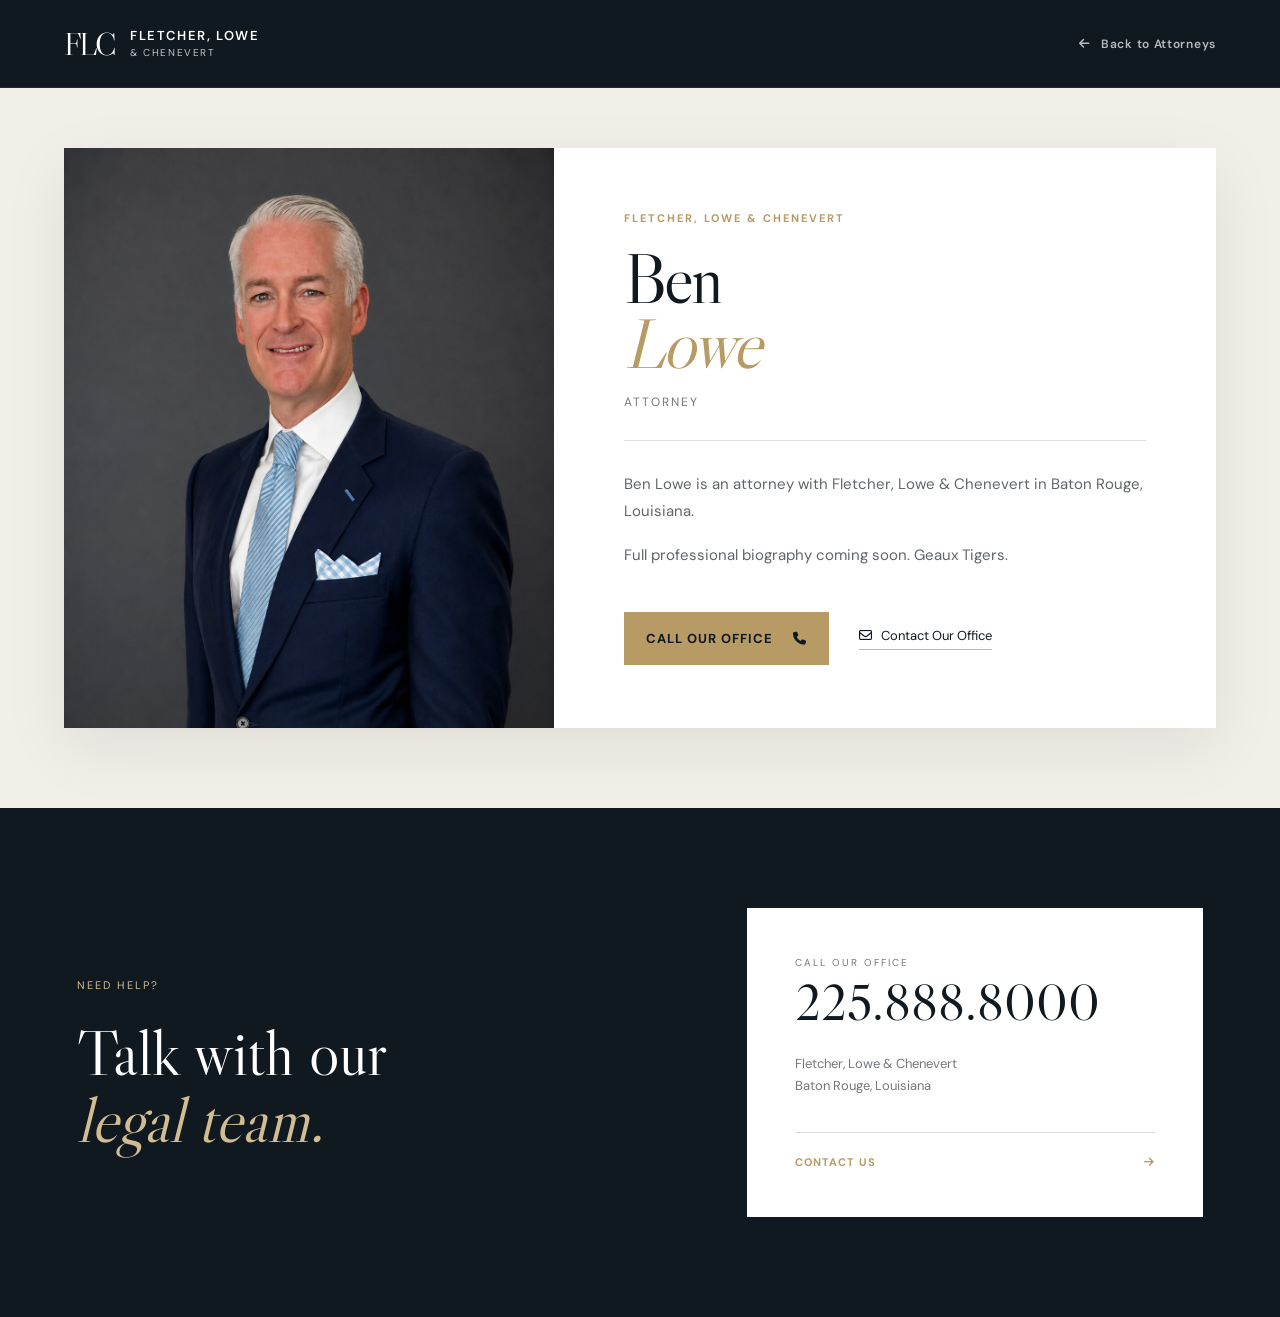
==== commit ad4d9544: "Update profile photo to ben-lowe3.jpg" ====
--- a/ben-lowe.html
+++ b/ben-lowe.html
@@ -44,7 +44,7 @@
     <section class="profile-hero">
 
         <div class="profile-photo reveal">
-            <img src="ben-lowe2.jpg" alt="Ben Lowe">
+            <img src="ben-lowe3.jpg" alt="Ben Lowe">
         </div>
 
         <div class="profile-content">
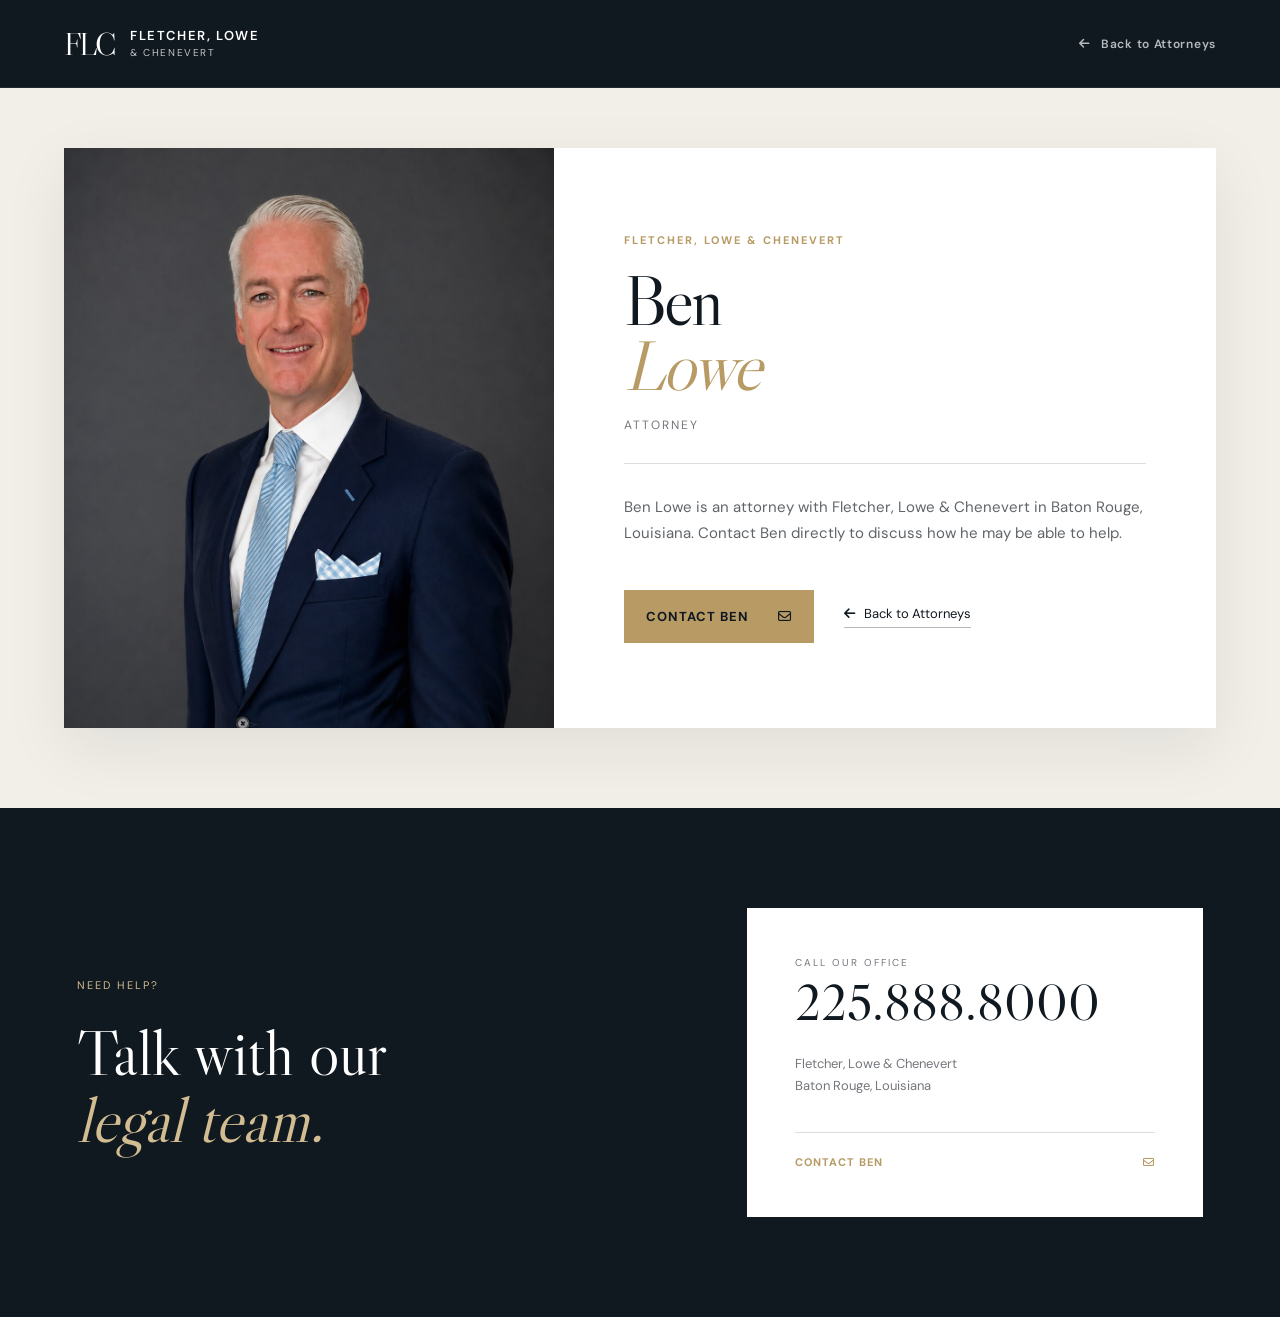
==== commit eaf3f51f: "Revise Ben Lowe's profile with contact details Updated Ben Lowe's profile with contact information a" ====
--- a/ben-lowe.html
+++ b/ben-lowe.html
@@ -65,25 +65,21 @@
             <div class="profile-divider reveal"></div>
 
             <p class="profile-bio reveal delay-2">
-                Ben Lowe is an attorney with Fletcher, Lowe &
-                Chenevert in Baton Rouge, Louisiana.
-            </p>
-
-            <p class="profile-bio reveal delay-2">
-                Full professional biography coming soon.
-                Geaux Tigers.
+                Ben Lowe is an attorney with Fletcher, Lowe & Chenevert
+                in Baton Rouge, Louisiana. Contact Ben directly to discuss
+                how he may be able to help.
             </p>
 
             <div class="profile-actions reveal delay-3">
 
-                <a href="tel:+12258888000" class="primary-button">
-                    Call Our Office
-                    <i class="fa-solid fa-phone"></i>
+                <a href="mailto:Ben@flcbr.com" class="primary-button">
+                    Contact Ben
+                    <i class="fa-regular fa-envelope"></i>
                 </a>
 
-                <a href="index.html#contact" class="profile-email">
-                    <i class="fa-regular fa-envelope"></i>
-                    Contact Our Office
+                <a href="index.html#attorneys" class="profile-email">
+                    <i class="fa-solid fa-arrow-left"></i>
+                    Back to Attorneys
                 </a>
 
             </div>
@@ -120,9 +116,9 @@
                     Baton Rouge, Louisiana
                 </p>
 
-                <a href="index.html#contact" class="contact-profile-button">
-                    Contact Us
-                    <i class="fa-solid fa-arrow-right"></i>
+                <a href="mailto:Ben@flcbr.com" class="contact-profile-button">
+                    Contact Ben
+                    <i class="fa-regular fa-envelope"></i>
                 </a>
 
             </div>
--- a/style.css
+++ b/style.css
@@ -1814,3 +1814,68 @@
         transform: none;
     }
 }
+
+/* =========================================================
+   OFFICE MAP
+   ========================================================= */
+
+.office-map {
+    margin-top: 28px;
+    width: 100%;
+    height: 260px;
+    overflow: hidden;
+    border: 1px solid rgba(16, 24, 32, 0.12);
+    background: #e5e2dc;
+}
+
+.office-map iframe {
+    display: block;
+    width: 100%;
+    height: 100%;
+    border: 0;
+}
+
+/* Give the map a subtle FLC-style treatment */
+.office-map {
+    box-shadow: 0 12px 30px rgba(16, 24, 32, 0.10);
+}
+
+/* Address/directions row */
+.office-address {
+    display: flex;
+    align-items: center;
+    justify-content: space-between;
+    gap: 20px;
+    padding: 20px 0;
+    border-bottom: 1px solid var(--border);
+    font-size: 13px;
+    line-height: 1.5;
+}
+
+.office-address i {
+    flex-shrink: 0;
+    color: var(--gold);
+    transition: transform 0.3s ease;
+}
+
+.office-address:hover i {
+    transform: translateX(5px);
+}
+
+
+/* =========================================================
+   MAP - MOBILE
+   ========================================================= */
+
+@media (max-width: 700px) {
+
+    .office-map {
+        height: 220px;
+        margin-top: 24px;
+    }
+
+    .office-address {
+        font-size: 12px;
+        gap: 15px;
+    }
+}
